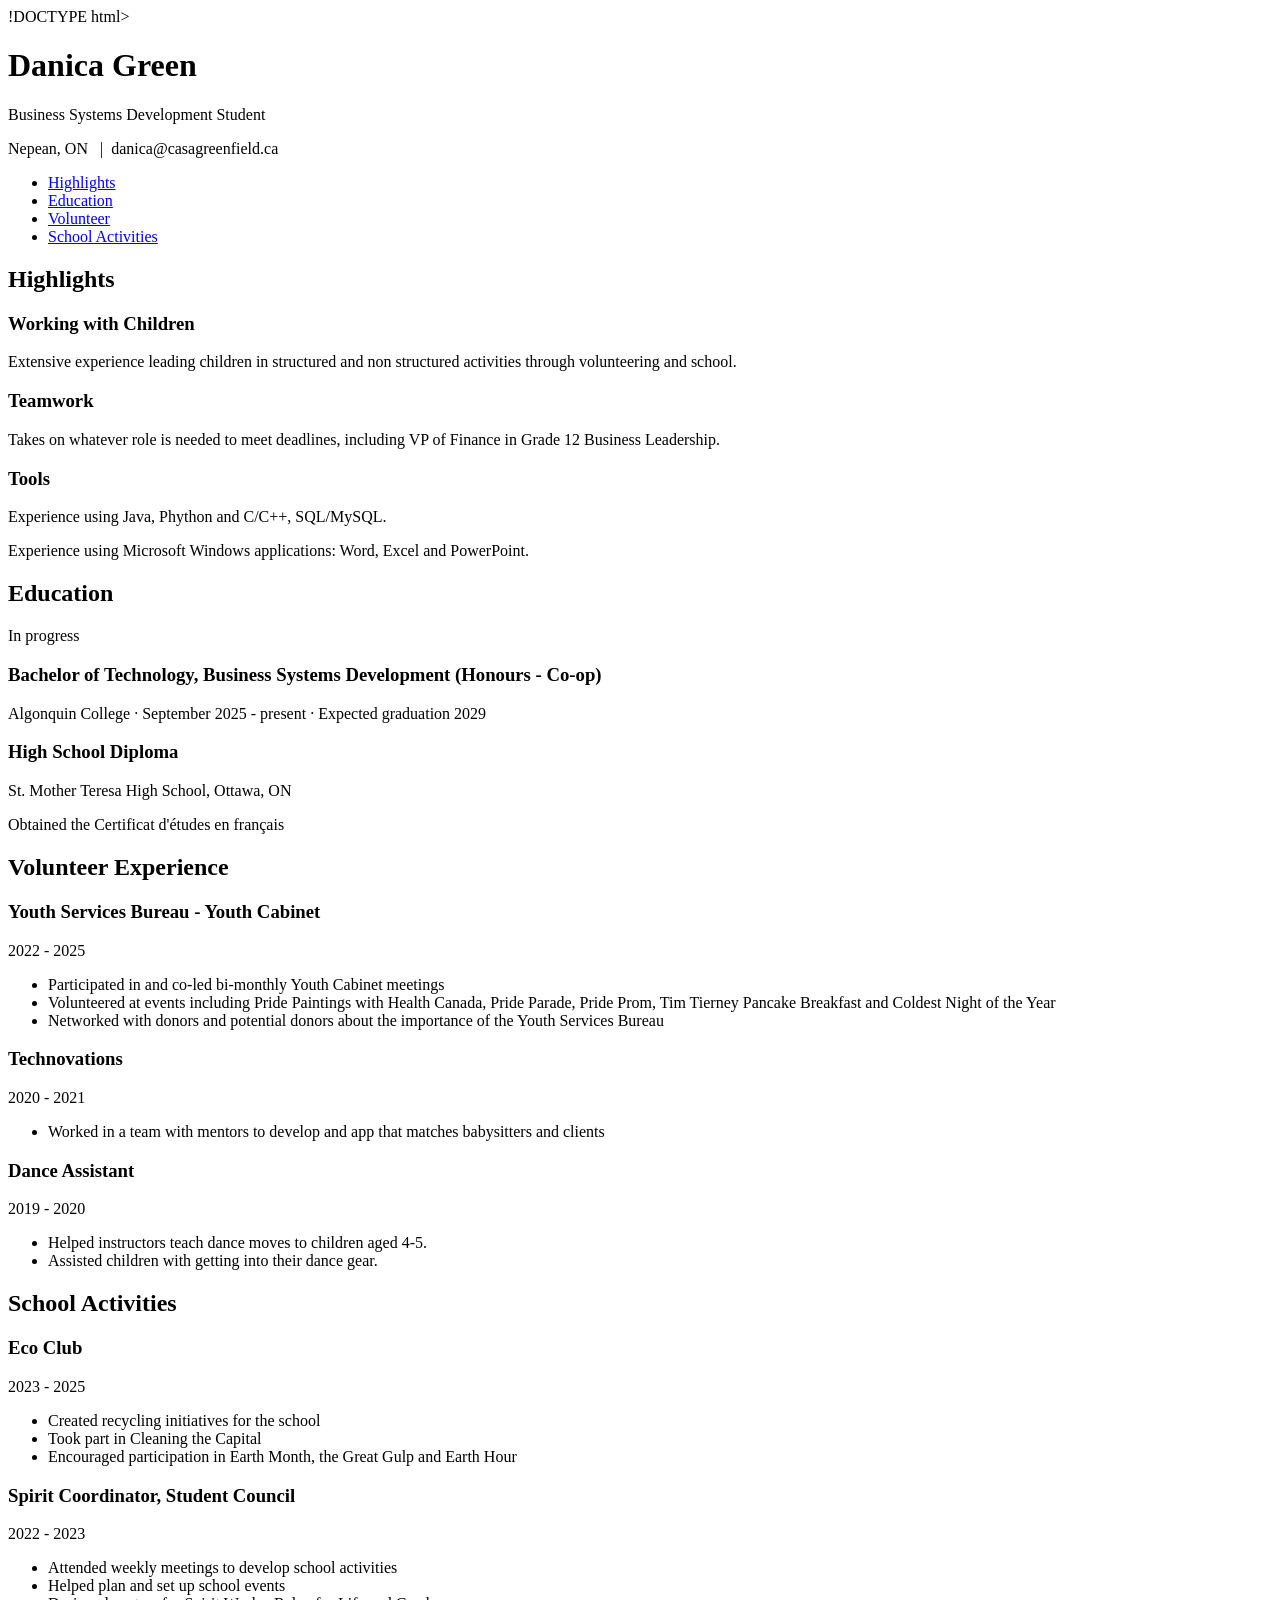
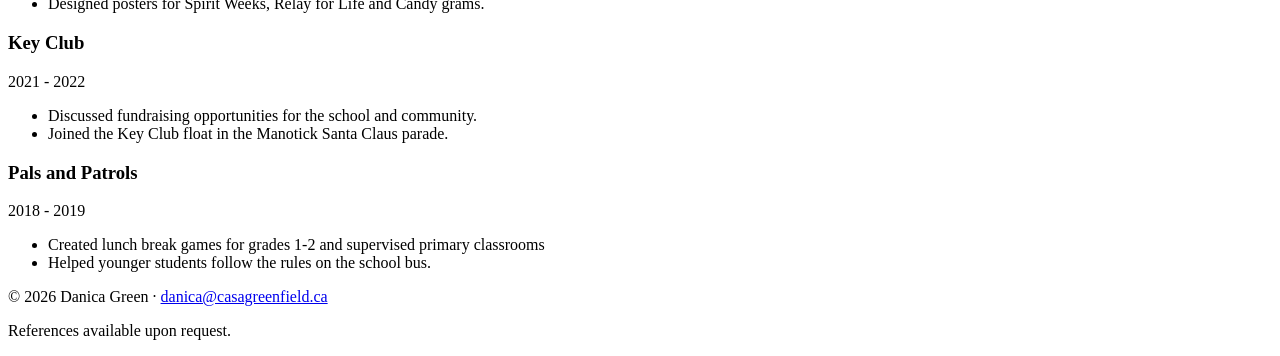
==== pfl1/index.html @ bf714609 "made index.html file" ====
!DOCTYPE html>
<html lang="en">
<head>
  <meta charset="UTF-8">
  <meta name="viewport" content="width=device-width, initial-scale=1.0">
  <title>Danica Green | Portfolio</title>
  <link rel="preconnect" href="https://fonts.googleapis.com">
  <link href="https://fonts.googleapis.com/css2?family=Inter:wght@400;600&family=Poppins:wght@600;700&display=swap" rel="stylesheet">
  <link rel="stylesheet" href="styles.css">
</head>
<body>

    <header class="site-header">
        <h1>Danica Green</h1>
        <p class="tagline">Business Systems Development Student</p>
        <p class="location">Nepean, ON &nbsp; |&nbsp; danica@casagreenfield.ca</p>
    </header> 

    <nav class="site-nav">
        <ul>
            <li><a href="#highlights">Highlights</a></li>
            <li><a href="#education">Education</a></li>
            <li><a href="#volunteer">Volunteer</a></li>
            <li><a href="#activities">School Activities</a></li>
        </ul>
    </nav>
    <main>
        <section class="section" id="highlights">
            <h2>Highlights</h2>
            <div class="grid">
                <article class="card">
                    <h3>Working with Children</h3>
                    <p>Extensive experience leading children in structured and non structured activities through volunteering and school.</p>
                </article>
                <article class="card">
                    <h3>Teamwork</h3>
                    <p>Takes on whatever role is needed to meet deadlines, including VP of Finance in Grade 12 Business Leadership.</p>
                </article>
                <article class="card">
                    <h3>Tools</h3>
                    <p>Experience using Java, Phython and C/C++, SQL/MySQL.</p>
                    <p>Experience using Microsoft Windows applications: Word, Excel and PowerPoint.</p>
                </article>
            </div>
        </section>
        
        <section class="section" id="education">
            <h2>Education</h2>
            <div class="stack">
                <article class="card">
                    <span class="badge">In progress</span>
                    <h3>Bachelor of Technology, Business Systems Development (Honours - Co-op)</h3>
                    <p class="date">Algonquin College &middot; September 2025 - present &middot; Expected graduation 2029</p>
                </article>
                <article class="card">
                    <h3>High School Diploma</h3>
                    <p class="date">St. Mother Teresa High School, Ottawa, ON</p>
                    <p>Obtained the Certificat d'études en français</p>
                </article>
            </div>
        </section>
        
        <section class="section" id="volunteer">
            <h2>Volunteer Experience</h2>
            <div class="stack">
                <article class="card">
                    <h3>Youth Services Bureau - Youth Cabinet</h3>
                    <p class="date">2022 - 2025</p>
                    <ul>
                        <li>Participated in and co-led bi-monthly Youth Cabinet meetings</li>
                        <li>Volunteered at events including Pride Paintings with Health Canada, Pride Parade, Pride Prom, Tim Tierney Pancake Breakfast and Coldest Night of the Year</li>
                        <li>Networked with donors and potential donors about the importance of the Youth Services Bureau</li>
                    </ul>
                </article>
                <article class="card">
                    <h3>Technovations</h3>
                    <p class="date">2020 - 2021</p>
                    <ul>
                        <li>Worked in a team with mentors to develop and app that matches babysitters and clients</li>
                    </ul>
                </article>
                <article class="card">
                    <h3>Dance Assistant</h3>
                    <p class="date">2019 - 2020</p>
                    <ul>
                        <li>Helped instructors teach dance moves to children aged 4-5.</li>
                        <li>Assisted children with getting into their dance gear.</li>
                    </ul>
                </article>
            </div>
        </section>

        <section class="section" id="activities">
            <h2>School Activities</h2>
            <div class="grid">
                <article class="card">
                    <h3>Eco Club</h3>
                    <p class="date">2023 - 2025</p>
                    <ul>
                        <li>Created recycling initiatives for the school</li>
                        <li>Took part in Cleaning the Capital</li>
                        <li>Encouraged participation in Earth Month, the Great Gulp and Earth Hour</li>
                    </ul>
                </article>
                <article class="card">
                    <h3>Spirit Coordinator, Student Council</h3>
                    <p class="date">2022 - 2023</p>
                    <ul>
                        <li>Attended weekly meetings to develop school activities</li>
                        <li>Helped plan and set up school events</li>
                        <li>Designed posters for Spirit Weeks, Relay for Life and Candy grams.</li>
                    </ul>
                </article>
                <article class="card">
                    <h3>Key Club</h3>
                    <p class="date">2021 - 2022</p>
                    <ul>
                        <li>Discussed fundraising opportunities for the school and community.</li>
                        <li>Joined the Key Club float in the Manotick Santa Claus parade.</li>
                    </ul>
                </article>
                <article class="card">
                    <h3>Pals and Patrols</h3>
                    <p class="date">2018 - 2019</p>
                    <ul>
                        <li>Created lunch break games for grades 1-2 and supervised primary classrooms</li>
                        <li>Helped younger students follow the rules on the school bus.</li>
                    </ul>
                </article>
            </div>
        </section>
    </main>

    <footer class="site-footer">
        <p>&copy; 2026 Danica Green &middot; <a href="mailto:danica@casagreenfield.ca">danica@casagreenfield.ca</a></p>
        <p>References available upon request.</p>
    </footer>

</body>
</html>
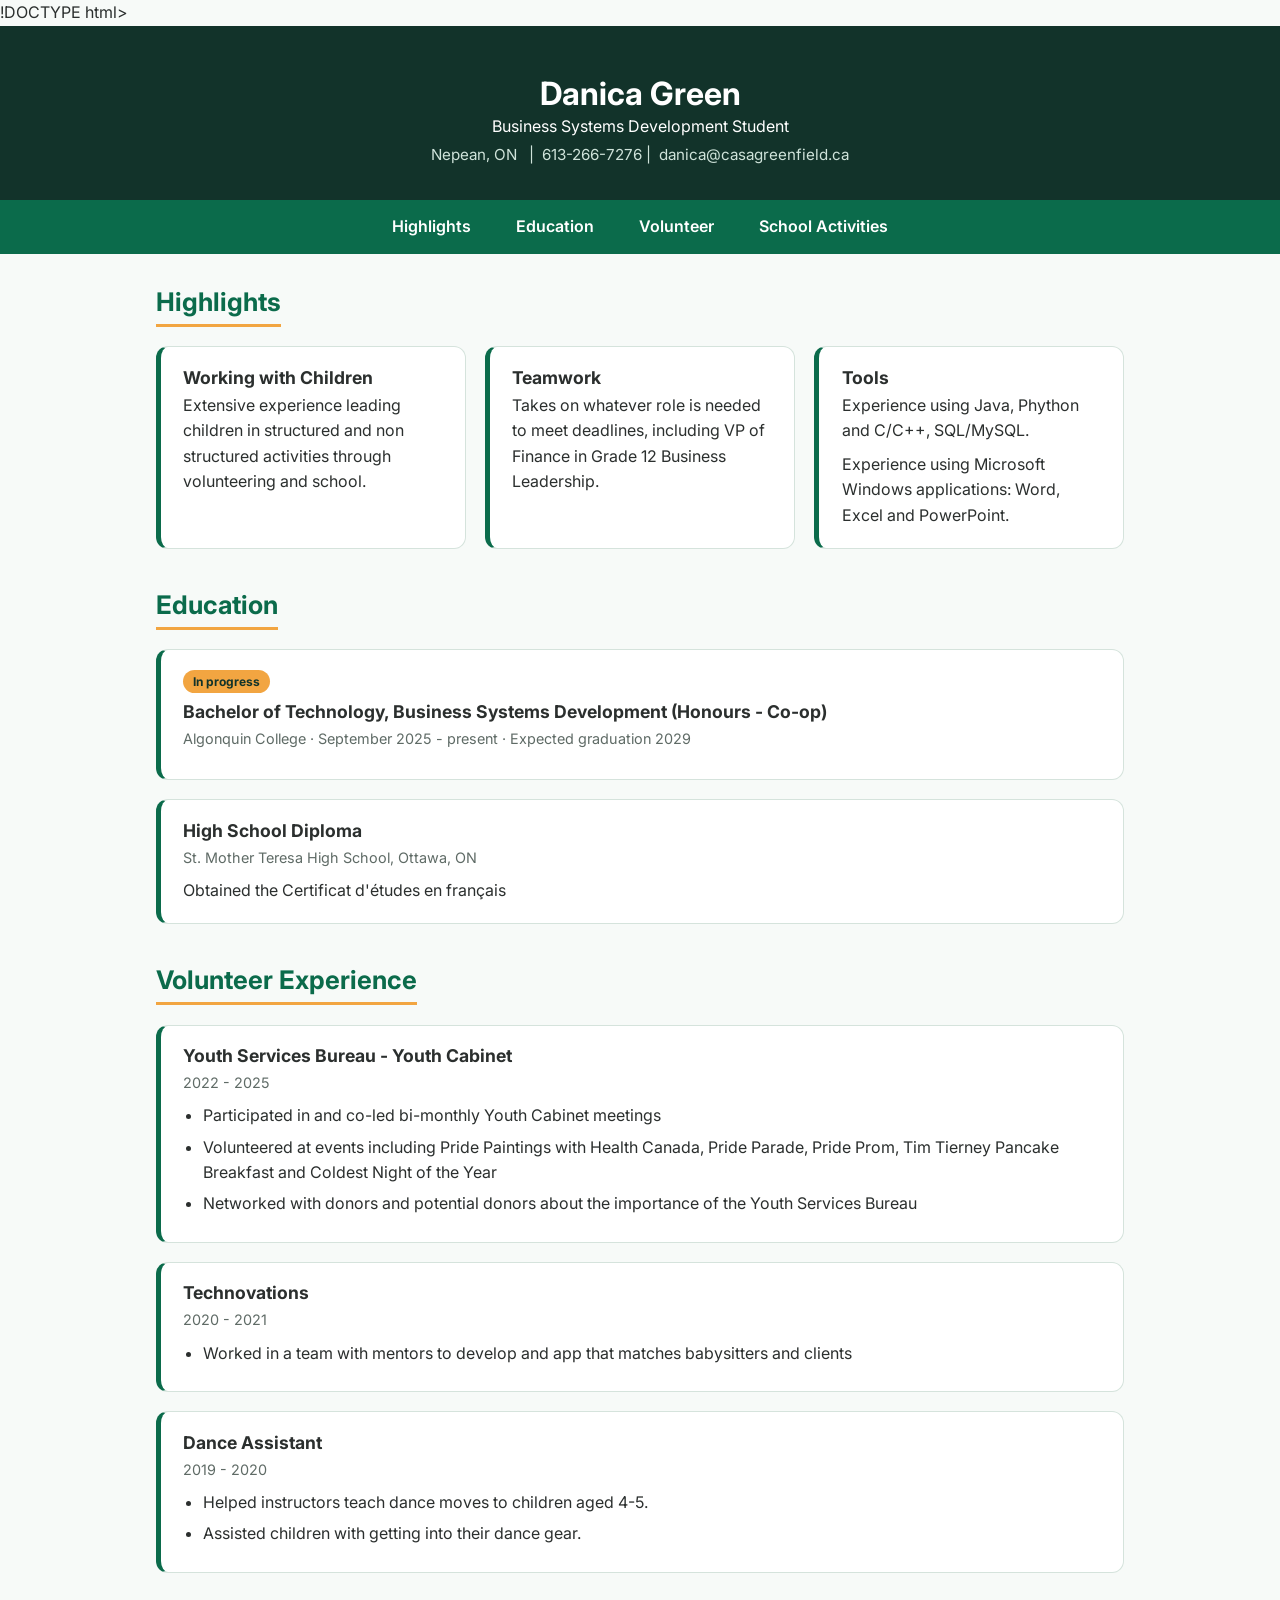
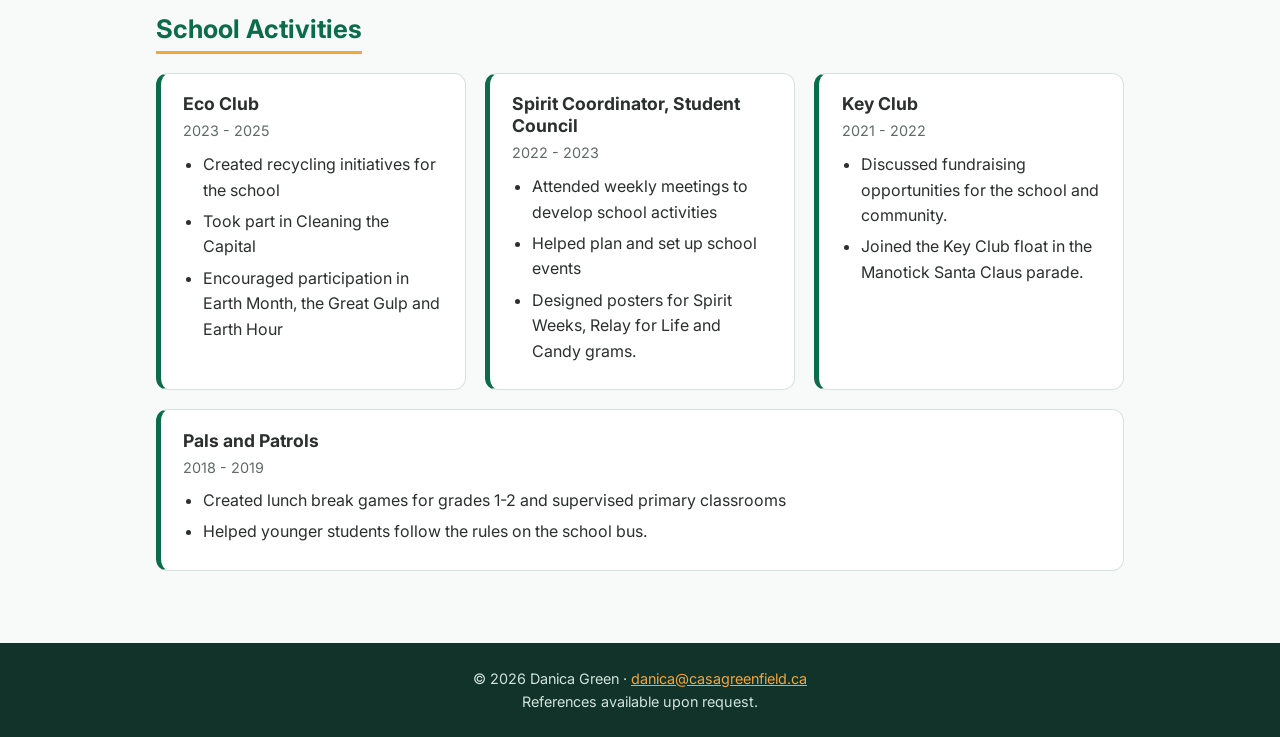
==== commit 2150651b: "added phone number to index.html" ====
--- a/pfl1/index.html
+++ b/pfl1/index.html
@@ -13,7 +13,7 @@
     <header class="site-header">
         <h1>Danica Green</h1>
         <p class="tagline">Business Systems Development Student</p>
-        <p class="location">Nepean, ON &nbsp; |&nbsp; danica@casagreenfield.ca</p>
+        <p class="location">Nepean, ON &nbsp; |&nbsp; 613-266-7276 |&nbsp; danica@casagreenfield.ca</p>
     </header> 
 
     <nav class="site-nav">
--- a/pfl1/styles.css
+++ b/pfl1/styles.css
@@ -0,0 +1,117 @@
+/* Design tokens */
+:root {
+    --primary: #0B6B4B;
+    --primary-dark: #12332A;
+    --accent: #F2A541;
+    --bg: #F7FAF8;
+    --surface: #FFFFFF;
+    --text: #2B2F2E;
+    --muted: #5F6B66;
+    --border: #D5E3DC;
+
+    --font-body: "Inter", Arial, sans-serif;
+    --font-heading: "Inter", Arial, sans-serif;
+    --font-dates-notes: "Inter", Arial;
+    --radius: 12px;
+}
+
+* { box-sizing: border-box; margin: 0; padding: 0; }
+
+body {
+    font-family: var(--font-body);
+    color: var(--text);
+    background: var(--bg);
+    line-height: 1.6;
+}
+
+h1, h2, h3 { font-family: var(--font-heading); line-height: 1.25; }
+a { color: var(--primary); }
+
+/* Header */
+.site-header {
+    background: var(--primary-dark);
+    color: #fff;
+    text-align: center;
+    padding: 3rem 1rem 2rem;
+}
+.siteheader h1 { font-size: 2.5rem; }
+.siteheader .tagline { color: var(--accent); margin-top: .25rem; font-weight: 600; }
+.site-header .location { color: #cfe3da; font-size: .95rem; margin-top: .25rem; }
+
+/* Navigation */
+.site-nav { background: var(--primary); }
+.site-nav ul {
+    list-style: none;
+    display: flex;
+    justify-content: center;
+    flex-wrap: wrap;
+}
+.site-nav a {
+    display: block;
+    color: #fff;
+    text-decoration: none;
+    padding: .9rem 1.4rem;
+    font-weight: 600;
+}
+.site-nav a:hover { background: var(--primary-dark); }
+
+/* Layout */
+main { max-width: 1000px; margin: 0 auto; padding: 2rem 1rem; }
+.section { margin-bottom: 2.5rem; }
+.section > h2 {
+    color: var(--primary);
+    font-size: 1.6rem;
+    padding-bottom: .4rem;
+    margin-bottom: 1.2rem;
+    border-bottom: 3px solid var(--accent);
+    display: inline-block
+}
+
+/* Card */
+.card {
+    background: var(--surface);
+    border: 1px solid var(--border);
+    border-left: 5px solid var(--primary);
+    border-radius: var(--radius);
+    padding: 1.2rem 1.4rem
+}
+.card h3 { font-size: 1.1rem; margin-bottom: .25rem; }
+.card .date { color: var(--muted); font-size: .9rem; margin-bottom: .6rem; }
+.card p + p { margin-top: .5rem; }
+.card ul { padding-left: 1.2rem; }
+.card li { margin-bottom: .35rem; }
+
+/* Badge */
+.badge {
+    display: inline-block;
+    background: var(--accent);
+    color: var(--primary-dark);
+    font-size: .75rem;
+    font-weight: 700;
+    padding: .15rem .6rem;
+    border-radius: 999px; 
+    margin-bottom: .5rem
+}
+
+/* Grids (flex) */
+.grid { display: flex; flex-wrap: wrap; gap: 1.2rem; }
+.grid .card { flex: 1 1 280px; }
+.stack { display: flex; flex-direction: column; gap: 1.2rem; }
+
+/* Footer */
+.site-footer {
+    background: var(--primary-dark);
+    color:#cfe3da;
+    text-align: center;
+    padding: 1.5rem 1rem;
+    font-size: .9rem
+}
+.site-footer a { color: var(--accent); }
+
+/* Responsive */
+@media (max-width: 700px) {
+    .site-header h1 { font-size: 1.9rem; }
+    .site-nav ul { flex-direction: column; }
+    .site-nav a { text-align: center; border-top: 1px solid rbga(255,255,255,.15); }
+    .grid { flex-direction: column; }
+}
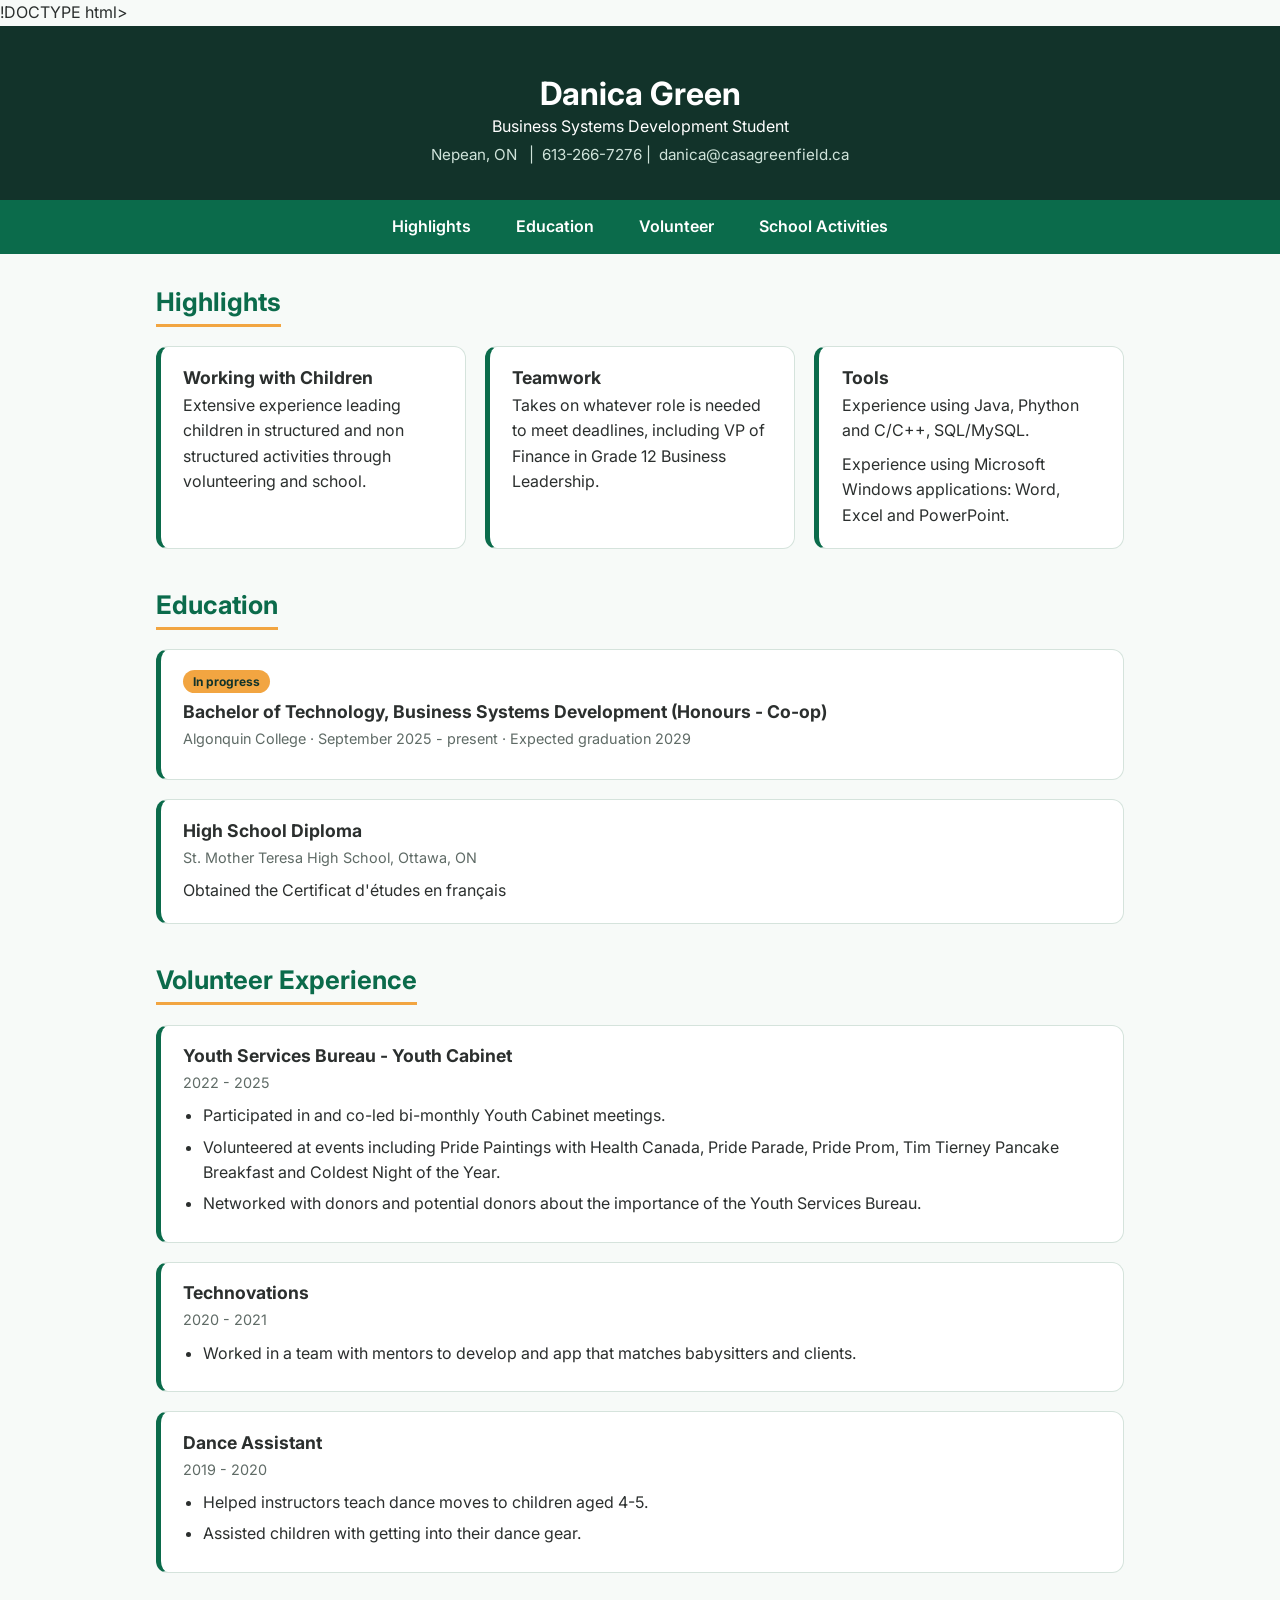
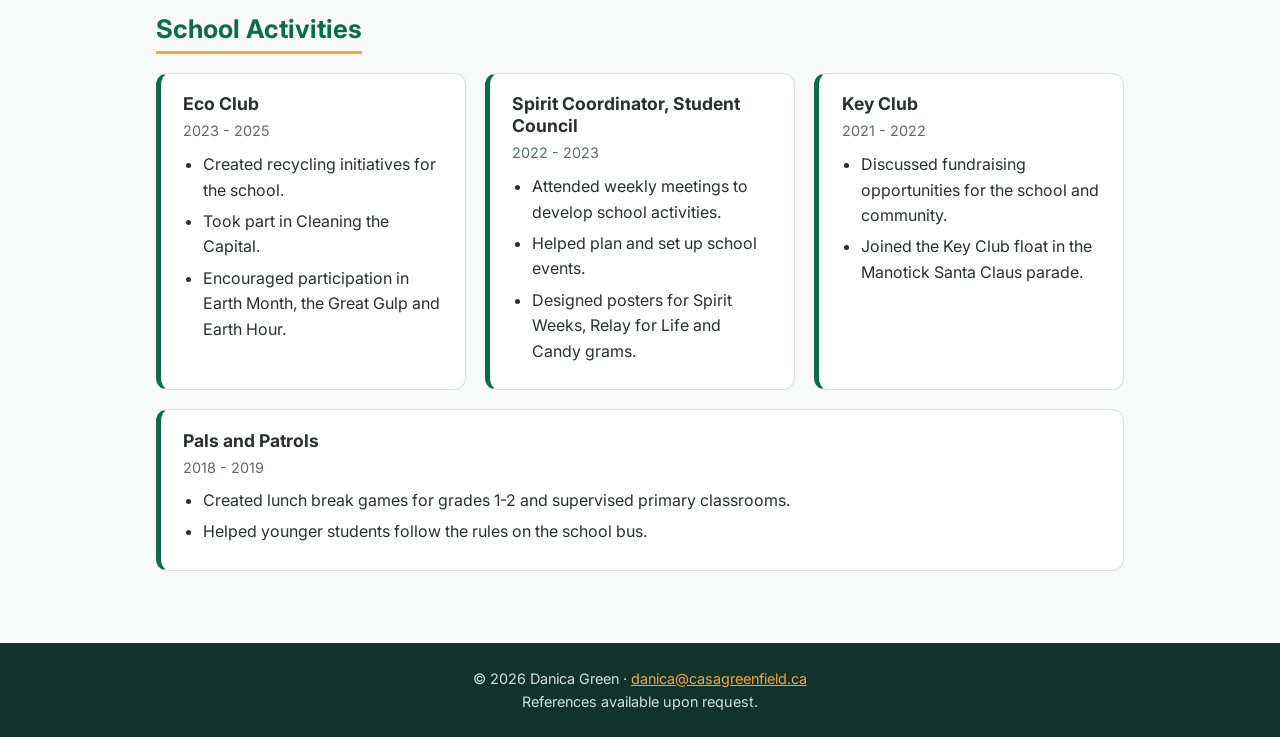
==== commit c83e5138: "added a couple of periods" ====
--- a/pfl1/index.html
+++ b/pfl1/index.html
@@ -67,16 +67,16 @@
                     <h3>Youth Services Bureau - Youth Cabinet</h3>
                     <p class="date">2022 - 2025</p>
                     <ul>
-                        <li>Participated in and co-led bi-monthly Youth Cabinet meetings</li>
-                        <li>Volunteered at events including Pride Paintings with Health Canada, Pride Parade, Pride Prom, Tim Tierney Pancake Breakfast and Coldest Night of the Year</li>
-                        <li>Networked with donors and potential donors about the importance of the Youth Services Bureau</li>
+                        <li>Participated in and co-led bi-monthly Youth Cabinet meetings.</li>
+                        <li>Volunteered at events including Pride Paintings with Health Canada, Pride Parade, Pride Prom, Tim Tierney Pancake Breakfast and Coldest Night of the Year.</li>
+                        <li>Networked with donors and potential donors about the importance of the Youth Services Bureau.</li>
                     </ul>
                 </article>
                 <article class="card">
                     <h3>Technovations</h3>
                     <p class="date">2020 - 2021</p>
                     <ul>
-                        <li>Worked in a team with mentors to develop and app that matches babysitters and clients</li>
+                        <li>Worked in a team with mentors to develop and app that matches babysitters and clients.</li>
                     </ul>
                 </article>
                 <article class="card">
@@ -97,17 +97,17 @@
                     <h3>Eco Club</h3>
                     <p class="date">2023 - 2025</p>
                     <ul>
-                        <li>Created recycling initiatives for the school</li>
-                        <li>Took part in Cleaning the Capital</li>
-                        <li>Encouraged participation in Earth Month, the Great Gulp and Earth Hour</li>
+                        <li>Created recycling initiatives for the school.</li>
+                        <li>Took part in Cleaning the Capital.</li>
+                        <li>Encouraged participation in Earth Month, the Great Gulp and Earth Hour.</li>
                     </ul>
                 </article>
                 <article class="card">
                     <h3>Spirit Coordinator, Student Council</h3>
                     <p class="date">2022 - 2023</p>
                     <ul>
-                        <li>Attended weekly meetings to develop school activities</li>
-                        <li>Helped plan and set up school events</li>
+                        <li>Attended weekly meetings to develop school activities.</li>
+                        <li>Helped plan and set up school events.</li>
                         <li>Designed posters for Spirit Weeks, Relay for Life and Candy grams.</li>
                     </ul>
                 </article>
@@ -123,7 +123,7 @@
                     <h3>Pals and Patrols</h3>
                     <p class="date">2018 - 2019</p>
                     <ul>
-                        <li>Created lunch break games for grades 1-2 and supervised primary classrooms</li>
+                        <li>Created lunch break games for grades 1-2 and supervised primary classrooms.</li>
                         <li>Helped younger students follow the rules on the school bus.</li>
                     </ul>
                 </article>
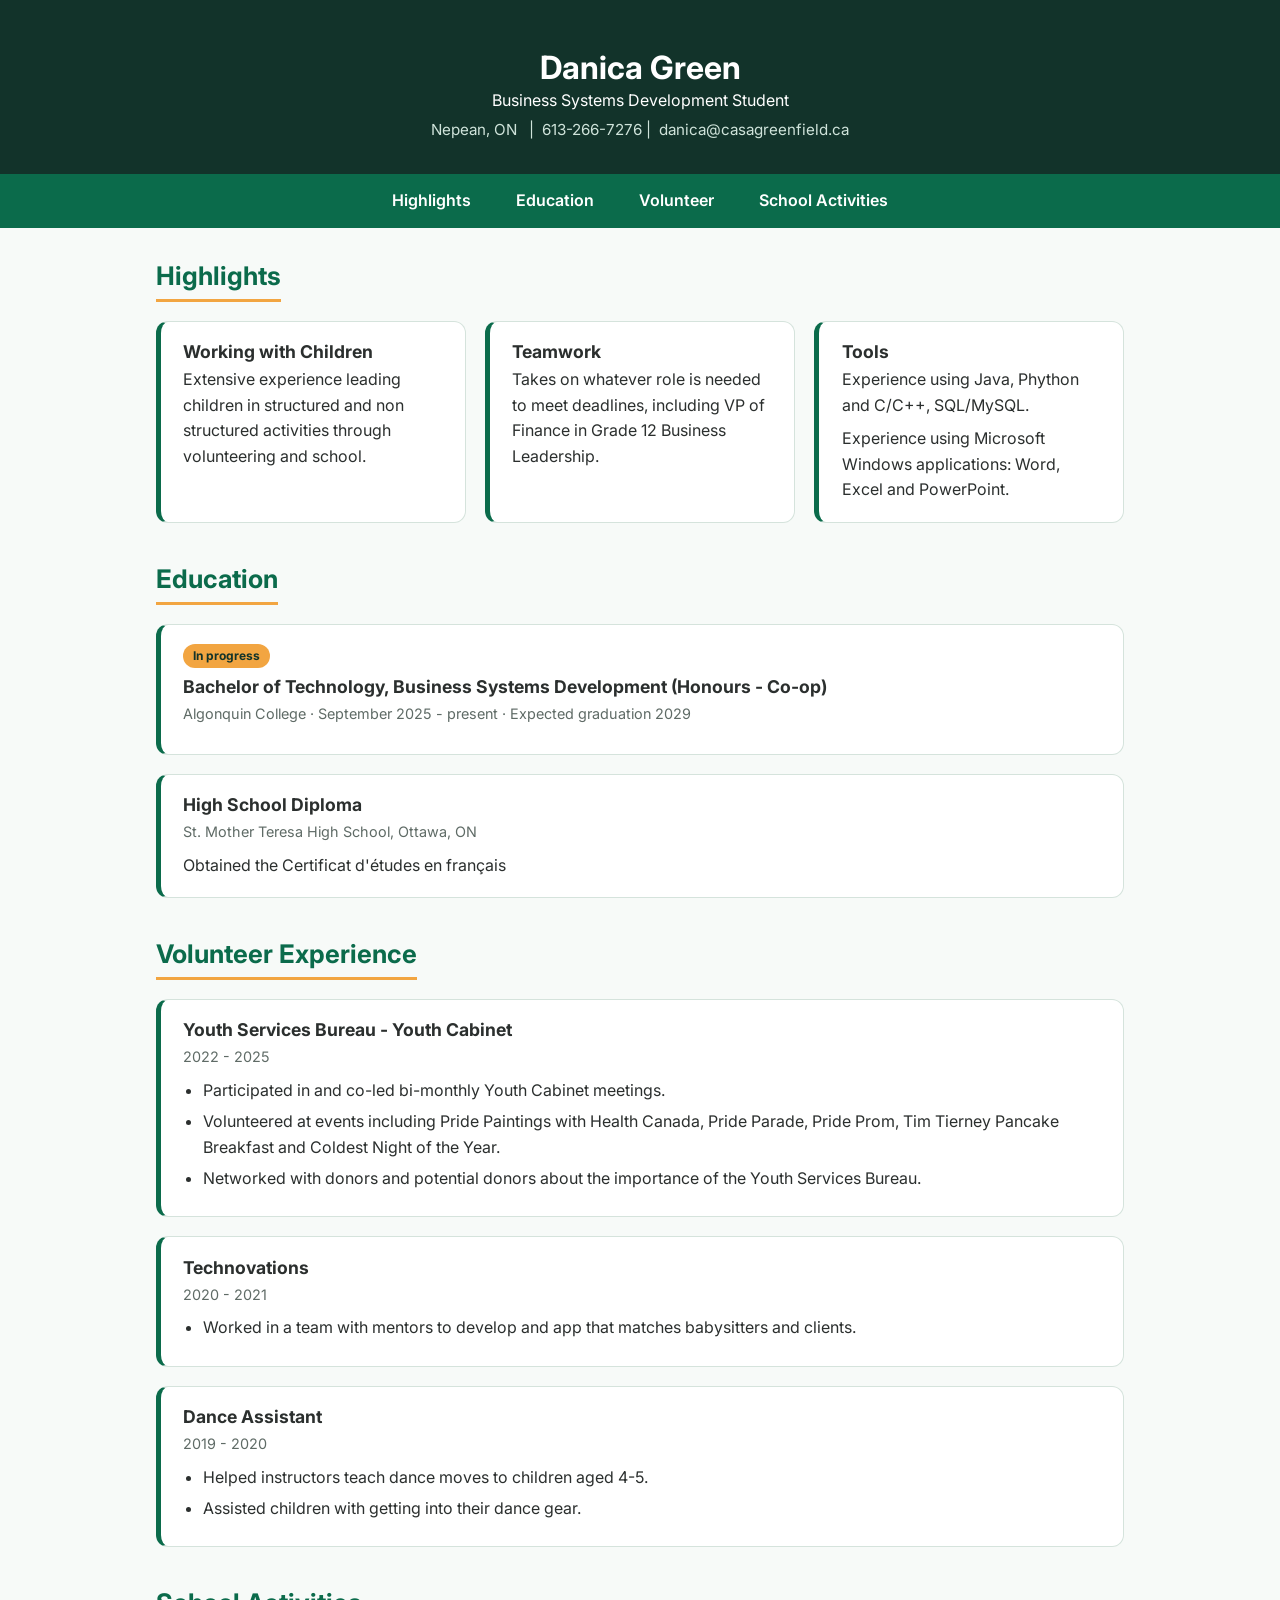
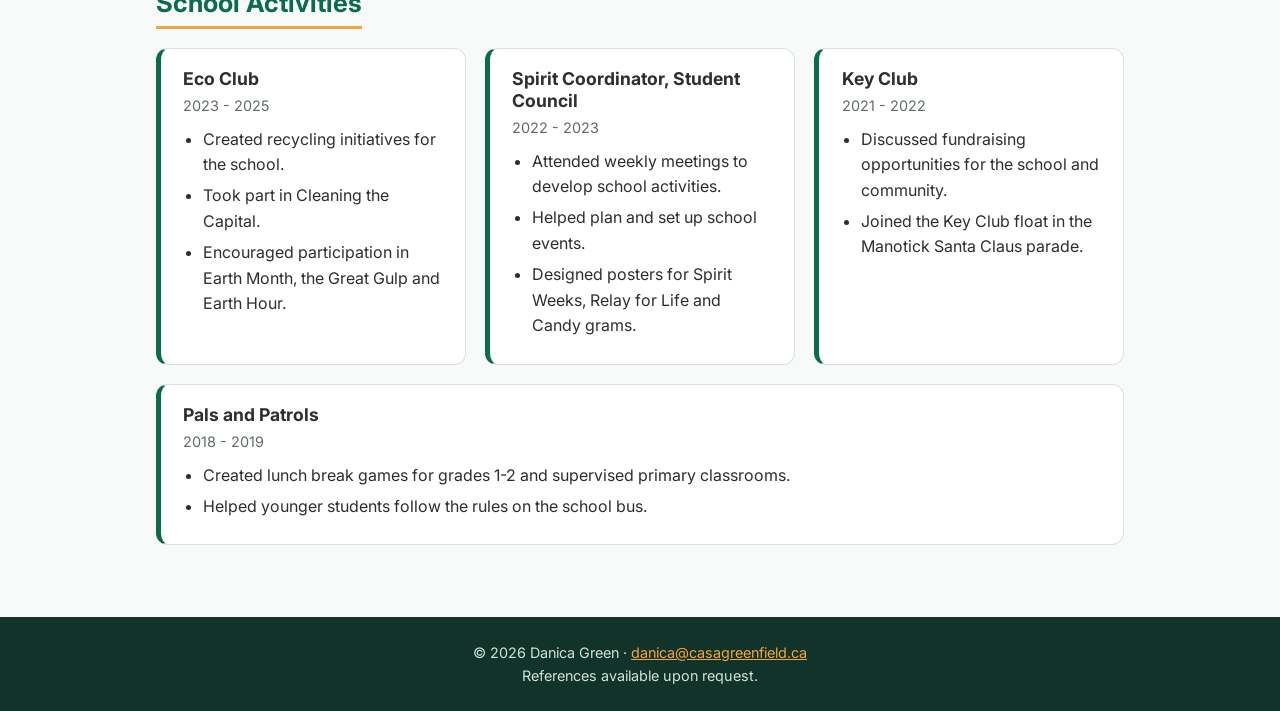
==== commit 626f19c0: "added <" ====
--- a/pfl1/index.html
+++ b/pfl1/index.html
@@ -1,4 +1,4 @@
-!DOCTYPE html>
+<DOCTYPE html>
 <html lang="en">
 <head>
   <meta charset="UTF-8">
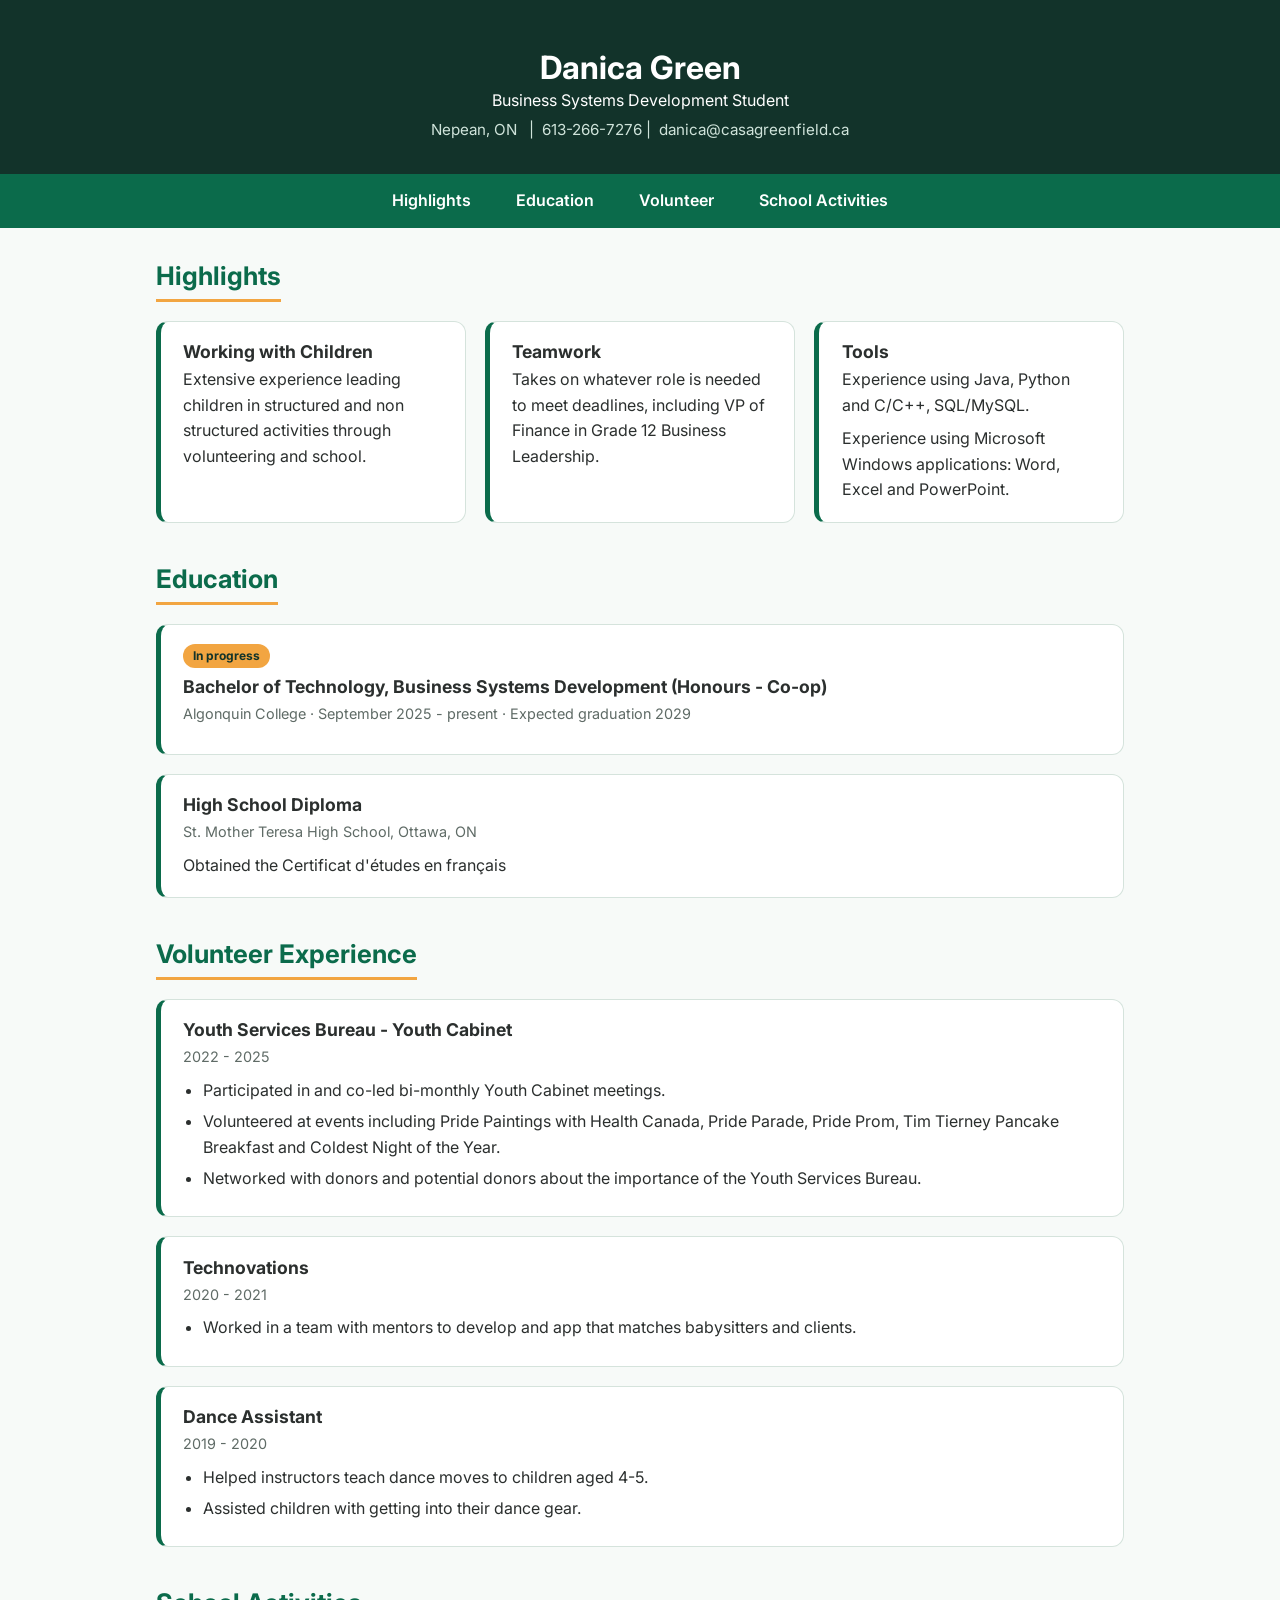
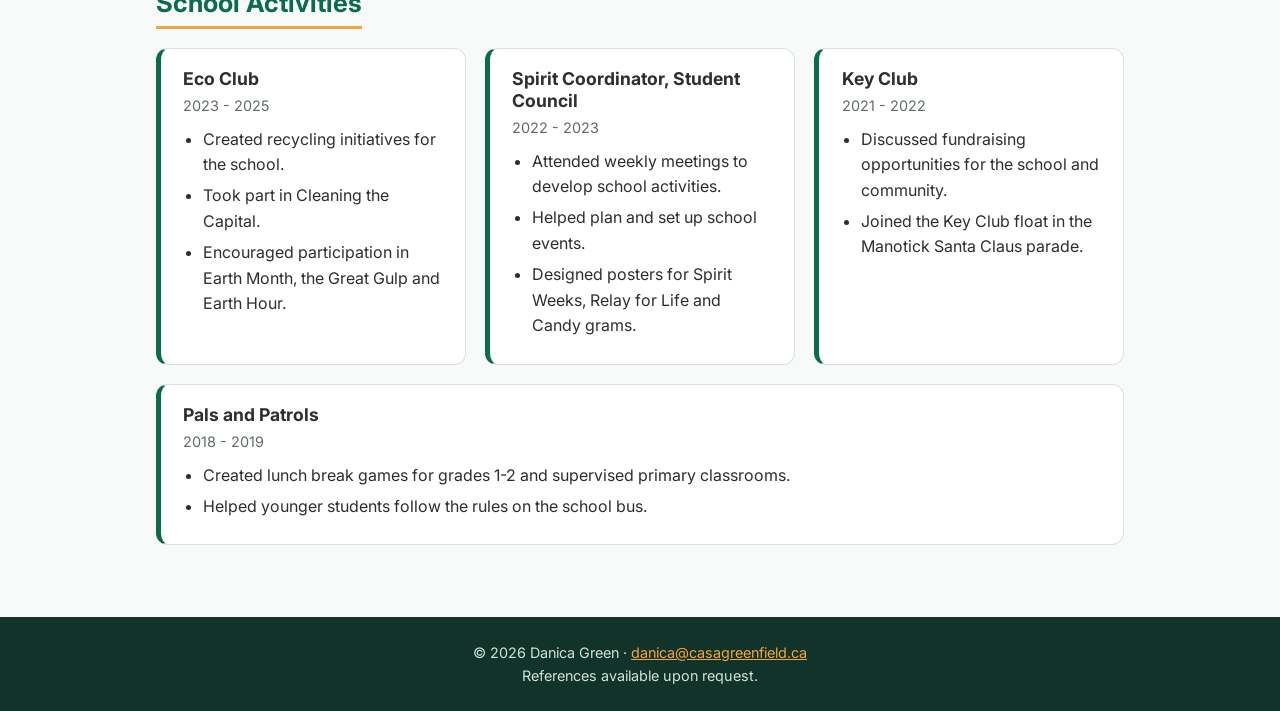
==== commit 37282ea9: "fixed spelling mistake" ====
--- a/pfl1/index.html
+++ b/pfl1/index.html
@@ -38,7 +38,7 @@
                 </article>
                 <article class="card">
                     <h3>Tools</h3>
-                    <p>Experience using Java, Phython and C/C++, SQL/MySQL.</p>
+                    <p>Experience using Java, Python and C/C++, SQL/MySQL.</p>
                     <p>Experience using Microsoft Windows applications: Word, Excel and PowerPoint.</p>
                 </article>
             </div>
